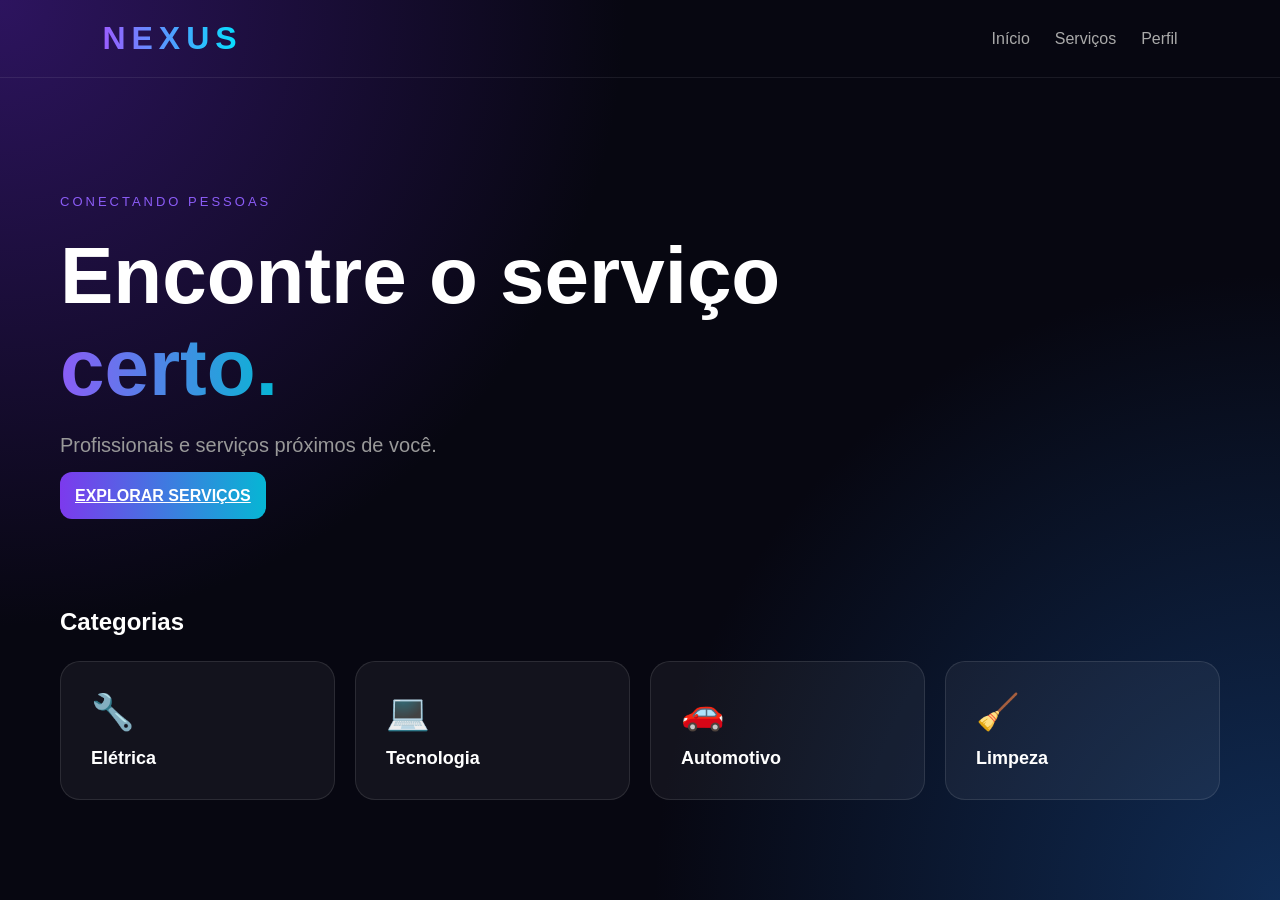
==== index.html @ d3428399 "Add files via upload" ====
<!DOCTYPE html>
<html lang="pt-BR">

<head>

    <meta charset="UTF-8">

    <meta name="viewport"
          content="width=device-width, initial-scale=1.0">

    <meta name="theme-color"
          content="#080812">

    <link rel="stylesheet"
          href="css/style.css">

    <link rel="manifest"
          href="manifest.json">

    <title>NEXUS Services</title>

</head>

<body>

<header class="topbar">

    <div class="logo">
        NEXUS
    </div>

    <nav>

        <a href="index.html">
            Início
        </a>

        <a href="servicos.html">
            Serviços
        </a>

        <a href="perfil.html">
            Perfil
        </a>

    </nav>

</header>


<main class="home">

    <section class="hero">

        <div>

            <span class="tag">
                CONECTANDO PESSOAS
            </span>

            <h1>
                Encontre o serviço
                <span>certo.</span>
            </h1>

            <p>
                Profissionais e serviços
                próximos de você.
            </p>

            <a
                href="servicos.html"
                class="btn-primary"
            >
                EXPLORAR SERVIÇOS
            </a>

        </div>

    </section>


    <section class="services">

        <h2>
            Categorias
        </h2>

        <div class="service-grid">

            <div class="service-card">
                🔧
                <h3>Elétrica</h3>
            </div>

            <div class="service-card">
                💻
                <h3>Tecnologia</h3>
            </div>

            <div class="service-card">
                🚗
                <h3>Automotivo</h3>
            </div>

            <div class="service-card">
                🧹
                <h3>Limpeza</h3>
            </div>

        </div>

    </section>

</main>

<script src="js/script.js"></script>

</body>

</html>
---- css/style.css ----
* {
    margin: 0;
    padding: 0;
    box-sizing: border-box;
}

body {
    font-family: Arial, sans-serif;
    background:
        radial-gradient(circle at top left, #2d145f, transparent 40%),
        radial-gradient(circle at bottom right, #102c55, transparent 40%),
        #070711;

    color: white;
    min-height: 100vh;
}

.login-container {
    min-height: 100vh;

    display: flex;
    justify-content: center;
    align-items: center;

    padding: 20px;
}

.login-card {
    width: 100%;
    max-width: 420px;

    padding: 40px;

    background: rgba(255, 255, 255, 0.06);

    border: 1px solid rgba(255, 255, 255, 0.12);

    border-radius: 24px;

    backdrop-filter: blur(20px);

    box-shadow:
        0 0 40px rgba(120, 60, 255, 0.2);

    animation: aparecer 0.8s ease;
}

.logo {
    text-align: center;

    font-size: 32px;
    font-weight: bold;

    letter-spacing: 6px;

    background: linear-gradient(
        90deg,
        #9b5cff,
        #00e5ff
    );

    -webkit-background-clip: text;
    color: transparent;
}

.subtitle {
    text-align: center;

    color: #999;

    margin: 10px 0 35px;
}

.login-card h1 {
    margin-bottom: 25px;
}

.input-group {
    margin-bottom: 20px;
}

.input-group label {
    display: block;

    margin-bottom: 8px;

    color: #bbb;
}

.input-group input {
    width: 100%;

    padding: 14px;

    border-radius: 12px;

    border: 1px solid #333;

    background: rgba(0, 0, 0, 0.3);

    color: white;

    outline: none;
}

.input-group input:focus {
    border-color: #8b5cf6;

    box-shadow:
        0 0 15px rgba(139, 92, 246, 0.4);
}

.btn-primary {
    width: 100%;

    padding: 15px;

    border: none;

    border-radius: 12px;

    background: linear-gradient(
        90deg,
        #7c3aed,
        #06b6d4
    );

    color: white;

    font-weight: bold;

    cursor: pointer;

    transition: 0.3s;
}

.btn-primary:hover {
    transform: translateY(-3px);

    box-shadow:
        0 10px 30px rgba(124, 58, 237, 0.4);
}

.register {
    text-align: center;

    margin-top: 25px;

    color: #888;
}

.register a {
    color: #a78bfa;

    text-decoration: none;
}

@keyframes aparecer {

    from {
        opacity: 0;
        transform: translateY(30px);
    }

    to {
        opacity: 1;
        transform: translateY(0);
    }

}
.topbar {

    display: flex;

    justify-content: space-between;

    align-items: center;

    padding: 20px 8%;

    border-bottom:
        1px solid rgba(255,255,255,0.08);

}

.topbar nav {

    display: flex;

    gap: 25px;

}

.topbar nav a {

    color: #aaa;

    text-decoration: none;

    transition: 0.3s;

}

.topbar nav a:hover {

    color: white;

}

.home {

    max-width: 1200px;

    margin: auto;

    padding: 60px 20px;

}

.hero {

    min-height: 420px;

    display: flex;

    align-items: center;

}

.tag {

    color: #8b5cf6;

    font-size: 13px;

    letter-spacing: 3px;

}

.hero h1 {

    font-size: clamp(40px, 7vw, 80px);

    max-width: 800px;

    margin: 20px 0;

}

.hero h1 span {

    background:
        linear-gradient(
            90deg,
            #8b5cf6,
            #06b6d4
        );

    -webkit-background-clip: text;

    color: transparent;

}

.hero p {

    color: #999;

    font-size: 20px;

    margin-bottom: 30px;

}

.services {

    margin-top: 50px;

}

.service-grid {

    display: grid;

    grid-template-columns:
        repeat(auto-fit, minmax(200px, 1fr));

    gap: 20px;

    margin-top: 25px;

}

.service-card {

    padding: 30px;

    background:
        rgba(255,255,255,0.05);

    border:
        1px solid rgba(255,255,255,0.1);

    border-radius: 20px;

    font-size: 35px;

    transition: 0.3s;

}

.service-card h3 {

    font-size: 18px;

    margin-top: 15px;

}

.service-card:hover {

    transform: translateY(-8px);

    border-color: #8b5cf6;

    box-shadow:
        0 10px 30px rgba(139,92,246,0.2);

}
@media (max-width: 600px) {

    .topbar {

        flex-direction: column;

        gap: 20px;

    }

    .topbar nav {

        gap: 12px;

    }

    .hero h1 {

        font-size: 42px;

    }

    .login-card {

        padding: 25px;

    }

}
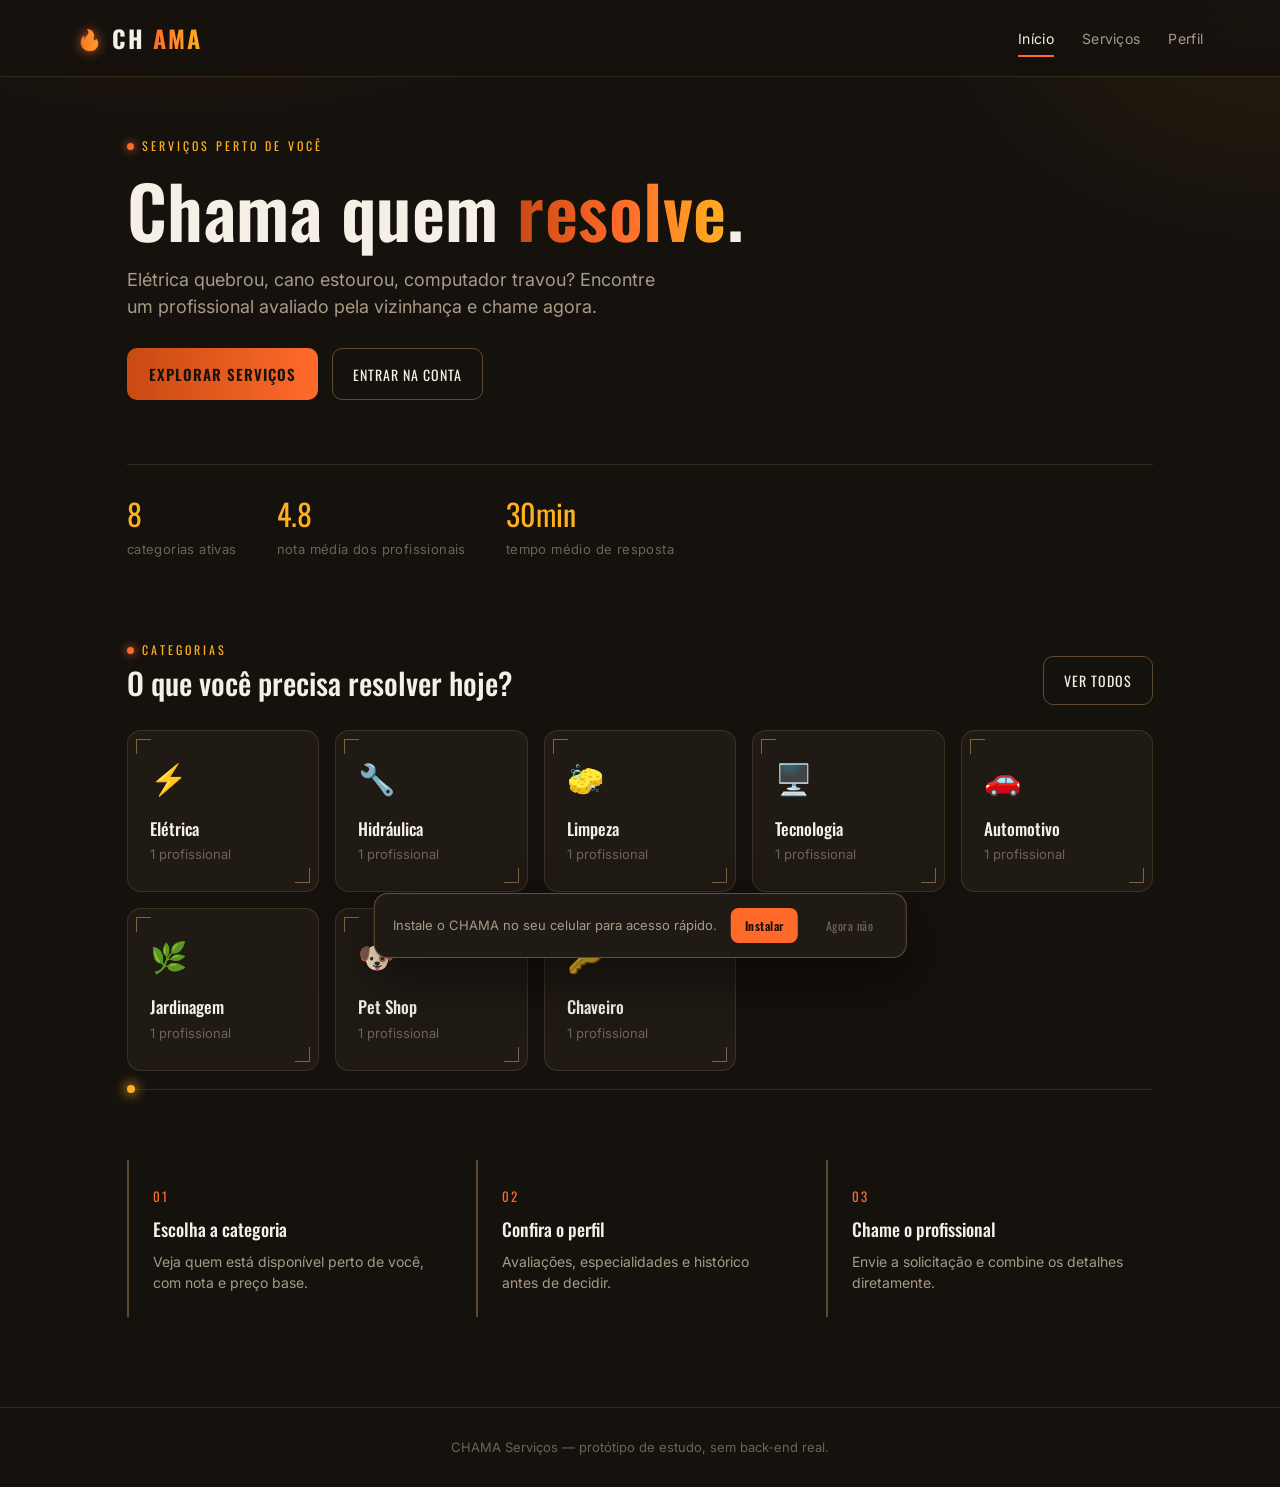
==== commit 28204144: "Add files via upload" ====
--- a/index.html
+++ b/index.html
@@ -1,121 +1,146 @@
 <!DOCTYPE html>
 <html lang="pt-BR">
+<head>
+  <meta charset="UTF-8" />
+  <meta name="viewport" content="width=device-width, initial-scale=1.0" />
+  <meta name="theme-color" content="#15110d" />
+  <meta
+    name="description"
+    content="CHAMA — encontre profissionais de confiança perto de você."
+  />
+  <title>CHAMA Serviços</title>
+  <link rel="stylesheet" href="css/style.css" />
+  <link rel="manifest" href="manifest.json" />
+  <link rel="icon" href="icons/icon-192.png" />
+</head>
+<body>
+  <header class="topbar">
+    <a href="index.html" class="logo">
+      <span class="logo-flame">🔥</span>
+      CH<span>AMA</span>
+    </a>
+    <nav>
+      <a href="index.html">Início</a>
+      <a href="servicos.html">Serviços</a>
+      <a href="perfil.html">Perfil</a>
+    </nav>
+  </header>
 
-<head>
+  <main class="home">
+    <section class="hero">
+      <span class="eyebrow">Serviços perto de você</span>
 
-    <meta charset="UTF-8">
+      <h1>Chama quem <em>resolve</em>.</h1>
 
-    <meta name="viewport"
-          content="width=device-width, initial-scale=1.0">
+      <p>
+        Elétrica quebrou, cano estourou, computador travou? Encontre um
+        profissional avaliado pela vizinhança e chame agora.
+      </p>
 
-    <meta name="theme-color"
-          content="#080812">
+      <div class="hero-actions">
+        <a href="servicos.html" class="btn-primary">Explorar serviços</a>
+        <a href="login.html" class="btn-secondary">Entrar na conta</a>
+      </div>
 
-    <link rel="stylesheet"
-          href="css/style.css">
-
-    <link rel="manifest"
-          href="manifest.json">
-
-    <title>NEXUS Services</title>
-
-</head>
-
-<body>
-
-<header class="topbar">
-
-    <div class="logo">
-        NEXUS
-    </div>
-
-    <nav>
-
-        <a href="index.html">
-            Início
-        </a>
-
-        <a href="servicos.html">
-            Serviços
-        </a>
-
-        <a href="perfil.html">
-            Perfil
-        </a>
-
-    </nav>
-
-</header>
-
-
-<main class="home">
-
-    <section class="hero">
-
-        <div>
-
-            <span class="tag">
-                CONECTANDO PESSOAS
-            </span>
-
-            <h1>
-                Encontre o serviço
-                <span>certo.</span>
-            </h1>
-
-            <p>
-                Profissionais e serviços
-                próximos de você.
-            </p>
-
-            <a
-                href="servicos.html"
-                class="btn-primary"
-            >
-                EXPLORAR SERVIÇOS
-            </a>
-
+      <div class="stat-strip">
+        <div class="stat">
+          <span class="num">8</span>
+          <span class="label">categorias ativas</span>
         </div>
-
+        <div class="stat">
+          <span class="num">4.8</span>
+          <span class="label">nota média dos profissionais</span>
+        </div>
+        <div class="stat">
+          <span class="num">30min</span>
+          <span class="label">tempo médio de resposta</span>
+        </div>
+      </div>
     </section>
 
+    <section class="services">
+      <div class="section-head">
+        <div>
+          <span class="eyebrow">Categorias</span>
+          <h2>O que você precisa resolver hoje?</h2>
+        </div>
+        <a href="servicos.html" class="btn-secondary">Ver todos</a>
+      </div>
 
-    <section class="services">
-
-        <h2>
-            Categorias
-        </h2>
-
-        <div class="service-grid">
-
-            <div class="service-card">
-                🔧
-                <h3>Elétrica</h3>
-            </div>
-
-            <div class="service-card">
-                💻
-                <h3>Tecnologia</h3>
-            </div>
-
-            <div class="service-card">
-                🚗
-                <h3>Automotivo</h3>
-            </div>
-
-            <div class="service-card">
-                🧹
-                <h3>Limpeza</h3>
-            </div>
-
-        </div>
-
+      <div class="category-grid">
+        <a href="servicos.html" class="category-card corner-card">
+          <span class="icon">⚡</span>
+          <h3>Elétrica</h3>
+          <span class="count">1 profissional</span>
+        </a>
+        <a href="servicos.html" class="category-card corner-card">
+          <span class="icon">🔧</span>
+          <h3>Hidráulica</h3>
+          <span class="count">1 profissional</span>
+        </a>
+        <a href="servicos.html" class="category-card corner-card">
+          <span class="icon">🧽</span>
+          <h3>Limpeza</h3>
+          <span class="count">1 profissional</span>
+        </a>
+        <a href="servicos.html" class="category-card corner-card">
+          <span class="icon">🖥️</span>
+          <h3>Tecnologia</h3>
+          <span class="count">1 profissional</span>
+        </a>
+        <a href="servicos.html" class="category-card corner-card">
+          <span class="icon">🚗</span>
+          <h3>Automotivo</h3>
+          <span class="count">1 profissional</span>
+        </a>
+        <a href="servicos.html" class="category-card corner-card">
+          <span class="icon">🌿</span>
+          <h3>Jardinagem</h3>
+          <span class="count">1 profissional</span>
+        </a>
+        <a href="servicos.html" class="category-card corner-card">
+          <span class="icon">🐶</span>
+          <h3>Pet Shop</h3>
+          <span class="count">1 profissional</span>
+        </a>
+        <a href="servicos.html" class="category-card corner-card">
+          <span class="icon">🔑</span>
+          <h3>Chaveiro</h3>
+          <span class="count">1 profissional</span>
+        </a>
+      </div>
     </section>
 
-</main>
+    <div class="spark-divider" aria-hidden="true"></div>
 
-<script src="js/script.js"></script>
+    <section class="how-it-works">
+      <div class="step">
+        <span class="step-num">01</span>
+        <h3>Escolha a categoria</h3>
+        <p>Veja quem está disponível perto de você, com nota e preço base.</p>
+      </div>
+      <div class="step">
+        <span class="step-num">02</span>
+        <h3>Confira o perfil</h3>
+        <p>Avaliações, especialidades e histórico antes de decidir.</p>
+      </div>
+      <div class="step">
+        <span class="step-num">03</span>
+        <h3>Chame o profissional</h3>
+        <p>Envie a solicitação e combine os detalhes diretamente.</p>
+      </div>
+    </section>
+  </main>
 
+  <footer class="footer">CHAMA Serviços — protótipo de estudo, sem back-end real.</footer>
+
+  <div class="install-banner" id="installBanner">
+    <p>Instale o CHAMA no seu celular para acesso rápido.</p>
+    <button class="install-yes" id="installYes">Instalar</button>
+    <button class="install-no" id="installNo">Agora não</button>
+  </div>
+
+  <script src="js/data.js"></script>
+  <script src="js/script.js"></script>
 </body>
-
 </html>
--- a/css/style.css
+++ b/css/style.css
@@ -1,358 +1,1038 @@
+/* =========================================================
+   CHAMA Serviços — folha de estilos
+   Identidade: industrial + brasa. Fundo carvão, acento ember/âmbar,
+   detalhes em latão (brass) que lembram placas e ferramentas.
+   ========================================================= */
+
+@import url("https://fonts.googleapis.com/css2?family=Oswald:wght@400;500;600;700&family=Inter:wght@400;500;600;700&display=swap");
+
+:root {
+  --bg: #15110d;
+  --bg-alt: #1c1611;
+  --panel: #201a14;
+  --line: rgba(201, 160, 102, 0.18);
+  --line-strong: rgba(201, 160, 102, 0.4);
+
+  --ember: #ff6a2b;
+  --ember-light: #ffb020;
+  --ember-dim: #c94a12;
+  --brass: #c9a066;
+
+  --text: #f5efe6;
+  --text-dim: #a89a86;
+  --text-faint: #6f6355;
+
+  --danger: #ff5c5c;
+
+  --radius: 14px;
+  --radius-lg: 22px;
+
+  --display: "Oswald", "Arial Narrow", sans-serif;
+  --body: "Inter", -apple-system, BlinkMacSystemFont, sans-serif;
+}
+
 * {
-    margin: 0;
-    padding: 0;
-    box-sizing: border-box;
+  margin: 0;
+  padding: 0;
+  box-sizing: border-box;
+}
+
+html {
+  scroll-behavior: smooth;
 }
 
 body {
-    font-family: Arial, sans-serif;
-    background:
-        radial-gradient(circle at top left, #2d145f, transparent 40%),
-        radial-gradient(circle at bottom right, #102c55, transparent 40%),
-        #070711;
-
-    color: white;
-    min-height: 100vh;
-}
+  font-family: var(--body);
+  background:
+    radial-gradient(ellipse 900px 500px at 15% -10%, rgba(255, 106, 43, 0.14), transparent 55%),
+    radial-gradient(ellipse 700px 500px at 100% 0%, rgba(255, 176, 32, 0.08), transparent 50%),
+    var(--bg);
+  color: var(--text);
+  min-height: 100vh;
+  line-height: 1.5;
+  -webkit-font-smoothing: antialiased;
+}
+
+a {
+  color: inherit;
+}
+
+img {
+  max-width: 100%;
+  display: block;
+}
+
+button {
+  font-family: inherit;
+}
+
+:focus-visible {
+  outline: 2px solid var(--ember-light);
+  outline-offset: 3px;
+  border-radius: 4px;
+}
+
+@media (prefers-reduced-motion: reduce) {
+  *,
+  *::before,
+  *::after {
+    animation-duration: 0.001ms !important;
+    animation-iteration-count: 1 !important;
+    transition-duration: 0.001ms !important;
+    scroll-behavior: auto !important;
+  }
+}
+
+/* -------------------- Utilidades -------------------- */
+
+.eyebrow {
+  display: inline-flex;
+  align-items: center;
+  gap: 8px;
+  font-family: var(--display);
+  font-size: 12px;
+  letter-spacing: 3px;
+  text-transform: uppercase;
+  color: var(--ember-light);
+}
+
+.eyebrow::before {
+  content: "";
+  width: 7px;
+  height: 7px;
+  border-radius: 50%;
+  background: var(--ember);
+  box-shadow: 0 0 8px 1px rgba(255, 106, 43, 0.7);
+}
+
+.btn-primary {
+  display: inline-flex;
+  align-items: center;
+  justify-content: center;
+  gap: 8px;
+  width: 100%;
+  padding: 15px 22px;
+  border: none;
+  border-radius: 10px;
+  background: linear-gradient(90deg, var(--ember-dim), var(--ember));
+  color: #17110a;
+  font-family: var(--display);
+  font-weight: 600;
+  font-size: 15px;
+  letter-spacing: 1px;
+  text-transform: uppercase;
+  text-decoration: none;
+  cursor: pointer;
+  transition: transform 0.2s ease, box-shadow 0.2s ease;
+}
+
+.btn-primary:hover {
+  transform: translateY(-2px);
+  box-shadow: 0 12px 28px rgba(255, 106, 43, 0.28);
+}
+
+.btn-secondary {
+  display: inline-flex;
+  align-items: center;
+  justify-content: center;
+  gap: 8px;
+  padding: 13px 20px;
+  border-radius: 10px;
+  border: 1px solid var(--line-strong);
+  background: transparent;
+  color: var(--text);
+  font-family: var(--display);
+  font-size: 14px;
+  letter-spacing: 1px;
+  text-transform: uppercase;
+  text-decoration: none;
+  cursor: pointer;
+  transition: 0.2s ease;
+}
+
+.btn-secondary:hover {
+  border-color: var(--ember);
+  color: var(--ember-light);
+}
+
+/* Divisor "faísca": a linha de assinatura da marca */
+.spark-divider {
+  position: relative;
+  height: 1px;
+  width: 100%;
+  background: var(--line);
+  margin: 18px 0;
+  overflow: visible;
+}
+
+.spark-divider::after {
+  content: "";
+  position: absolute;
+  top: 50%;
+  left: 0;
+  width: 8px;
+  height: 8px;
+  transform: translateY(-50%);
+  border-radius: 50%;
+  background: var(--ember-light);
+  box-shadow: 0 0 12px 2px rgba(255, 176, 32, 0.8);
+  animation: spark-travel 3.4s ease-in-out infinite;
+}
+
+@keyframes spark-travel {
+  0% {
+    left: 0%;
+    opacity: 0;
+  }
+  8% {
+    opacity: 1;
+  }
+  92% {
+    opacity: 1;
+  }
+  100% {
+    left: 100%;
+    opacity: 0;
+  }
+}
+
+/* Marcas de canto tipo planta baixa/ferramenta */
+.corner-card {
+  position: relative;
+}
+
+.corner-card::before,
+.corner-card::after {
+  content: "";
+  position: absolute;
+  width: 14px;
+  height: 14px;
+  border: 1.5px solid var(--brass);
+  opacity: 0.55;
+  transition: opacity 0.2s ease, border-color 0.2s ease;
+}
+
+.corner-card::before {
+  top: 8px;
+  left: 8px;
+  border-right: none;
+  border-bottom: none;
+}
+
+.corner-card::after {
+  bottom: 8px;
+  right: 8px;
+  border-left: none;
+  border-top: none;
+}
+
+.corner-card:hover::before,
+.corner-card:hover::after {
+  opacity: 1;
+  border-color: var(--ember-light);
+}
+
+/* -------------------- Topbar -------------------- */
+
+.topbar {
+  display: flex;
+  justify-content: space-between;
+  align-items: center;
+  padding: 20px 6%;
+  border-bottom: 1px solid var(--line);
+  position: sticky;
+  top: 0;
+  background: rgba(21, 17, 13, 0.85);
+  backdrop-filter: blur(14px);
+  z-index: 50;
+}
+
+.logo {
+  display: inline-flex;
+  align-items: center;
+  gap: 8px;
+  font-family: var(--display);
+  font-size: 24px;
+  font-weight: 700;
+  letter-spacing: 2px;
+  text-decoration: none;
+  color: var(--text);
+}
+
+.logo .logo-flame {
+  font-size: 20px;
+  filter: drop-shadow(0 0 6px rgba(255, 106, 43, 0.8));
+}
+
+.logo span {
+  background: linear-gradient(90deg, var(--ember), var(--ember-light));
+  -webkit-background-clip: text;
+  background-clip: text;
+  color: transparent;
+}
+
+.topbar nav {
+  display: flex;
+  align-items: center;
+  gap: 28px;
+}
+
+.topbar nav a {
+  color: var(--text-dim);
+  text-decoration: none;
+  font-size: 14px;
+  letter-spacing: 0.3px;
+  transition: color 0.2s ease;
+  position: relative;
+}
+
+.topbar nav a:hover,
+.topbar nav a.active {
+  color: var(--text);
+}
+
+.topbar nav a.active::after {
+  content: "";
+  position: absolute;
+  left: 0;
+  bottom: -8px;
+  width: 100%;
+  height: 2px;
+  background: var(--ember);
+}
+
+/* -------------------- Login -------------------- */
 
 .login-container {
-    min-height: 100vh;
-
-    display: flex;
-    justify-content: center;
-    align-items: center;
-
-    padding: 20px;
+  min-height: calc(100vh - 0px);
+  display: flex;
+  justify-content: center;
+  align-items: center;
+  padding: 24px;
 }
 
 .login-card {
+  width: 100%;
+  max-width: 420px;
+  padding: 44px 38px;
+  background: linear-gradient(180deg, var(--panel), var(--bg-alt));
+  border: 1px solid var(--line);
+  border-radius: var(--radius-lg);
+  box-shadow: 0 0 60px rgba(255, 106, 43, 0.08), 0 20px 50px rgba(0, 0, 0, 0.4);
+  animation: aparecer 0.7s ease;
+}
+
+.login-card .logo {
+  justify-content: center;
+  width: 100%;
+  font-size: 30px;
+}
+
+.subtitle {
+  text-align: center;
+  color: var(--text-faint);
+  margin: 10px 0 30px;
+  font-size: 14px;
+  letter-spacing: 0.5px;
+}
+
+.login-card h1 {
+  font-family: var(--display);
+  font-weight: 500;
+  margin-bottom: 24px;
+  font-size: 26px;
+}
+
+.input-group {
+  margin-bottom: 18px;
+}
+
+.input-group label {
+  display: block;
+  margin-bottom: 8px;
+  color: var(--text-dim);
+  font-size: 13px;
+  letter-spacing: 0.3px;
+}
+
+.input-group input {
+  width: 100%;
+  padding: 14px 15px;
+  border-radius: 10px;
+  border: 1px solid var(--line-strong);
+  background: rgba(0, 0, 0, 0.28);
+  color: var(--text);
+  font-family: var(--body);
+  font-size: 15px;
+  outline: none;
+  transition: border-color 0.2s ease, box-shadow 0.2s ease;
+}
+
+.input-group input::placeholder {
+  color: var(--text-faint);
+}
+
+.input-group input:focus {
+  border-color: var(--ember);
+  box-shadow: 0 0 0 4px rgba(255, 106, 43, 0.14);
+}
+
+.register {
+  text-align: center;
+  margin-top: 24px;
+  color: var(--text-faint);
+  font-size: 14px;
+}
+
+.register a {
+  color: var(--ember-light);
+  text-decoration: none;
+  font-weight: 500;
+}
+
+@keyframes aparecer {
+  from {
+    opacity: 0;
+    transform: translateY(24px);
+  }
+  to {
+    opacity: 1;
+    transform: translateY(0);
+  }
+}
+
+/* -------------------- Home -------------------- */
+
+.home {
+  max-width: 1180px;
+  margin: auto;
+  padding: 60px 6% 90px;
+}
+
+.hero {
+  min-height: 380px;
+  display: flex;
+  flex-direction: column;
+  justify-content: center;
+  gap: 18px;
+  padding-bottom: 20px;
+}
+
+.hero h1 {
+  font-family: var(--display);
+  font-weight: 600;
+  font-size: clamp(38px, 6.4vw, 72px);
+  line-height: 1.04;
+  max-width: 780px;
+  letter-spacing: 0.5px;
+}
+
+.hero h1 em {
+  font-style: normal;
+  background: linear-gradient(90deg, var(--ember-dim), var(--ember), var(--ember-light));
+  -webkit-background-clip: text;
+  background-clip: text;
+  color: transparent;
+}
+
+.hero p {
+  color: var(--text-dim);
+  font-size: 18px;
+  max-width: 540px;
+}
+
+.hero-actions {
+  display: flex;
+  gap: 14px;
+  margin-top: 10px;
+  flex-wrap: wrap;
+}
+
+.hero-actions .btn-primary,
+.hero-actions .btn-secondary {
+  width: auto;
+}
+
+.stat-strip {
+  display: flex;
+  flex-wrap: wrap;
+  gap: 40px;
+  margin-top: 46px;
+  padding-top: 26px;
+  border-top: 1px solid var(--line);
+}
+
+.stat {
+  display: flex;
+  flex-direction: column;
+  gap: 4px;
+}
+
+.stat .num {
+  font-family: var(--display);
+  font-size: 30px;
+  color: var(--ember-light);
+}
+
+.stat .label {
+  color: var(--text-faint);
+  font-size: 13px;
+  letter-spacing: 0.4px;
+}
+
+.section-head {
+  display: flex;
+  justify-content: space-between;
+  align-items: flex-end;
+  gap: 20px;
+  flex-wrap: wrap;
+  margin-bottom: 24px;
+}
+
+.section-head h2 {
+  font-family: var(--display);
+  font-weight: 500;
+  font-size: 30px;
+}
+
+.section-head p {
+  color: var(--text-faint);
+  font-size: 14px;
+}
+
+.services {
+  margin-top: 56px;
+}
+
+.category-grid {
+  display: grid;
+  grid-template-columns: repeat(auto-fit, minmax(180px, 1fr));
+  gap: 16px;
+  margin-top: 25px;
+}
+
+.category-card {
+  padding: 26px 22px;
+  background: var(--panel);
+  border: 1px solid var(--line);
+  border-radius: var(--radius);
+  transition: 0.25s ease;
+  text-decoration: none;
+  color: var(--text);
+}
+
+.category-card .icon {
+  font-size: 30px;
+}
+
+.category-card h3 {
+  font-family: var(--display);
+  font-weight: 500;
+  font-size: 17px;
+  margin-top: 14px;
+}
+
+.category-card .count {
+  color: var(--text-faint);
+  font-size: 13px;
+  margin-top: 4px;
+}
+
+.category-card:hover {
+  transform: translateY(-6px);
+  border-color: var(--ember);
+  box-shadow: 0 14px 30px rgba(255, 106, 43, 0.16);
+}
+
+.how-it-works {
+  margin-top: 70px;
+  display: grid;
+  grid-template-columns: repeat(auto-fit, minmax(220px, 1fr));
+  gap: 22px;
+}
+
+.step {
+  padding: 24px;
+  border-left: 2px solid var(--line-strong);
+}
+
+.step .step-num {
+  font-family: var(--display);
+  color: var(--ember);
+  font-size: 13px;
+  letter-spacing: 2px;
+}
+
+.step h3 {
+  font-family: var(--display);
+  font-weight: 500;
+  font-size: 18px;
+  margin: 8px 0 8px;
+}
+
+.step p {
+  color: var(--text-dim);
+  font-size: 14px;
+}
+
+/* -------------------- Serviços (lista) -------------------- */
+
+.page-head {
+  padding: 46px 6% 10px;
+  max-width: 1180px;
+  margin: auto;
+}
+
+.page-head h1 {
+  font-family: var(--display);
+  font-weight: 500;
+  font-size: clamp(30px, 4vw, 44px);
+}
+
+.page-head p {
+  color: var(--text-dim);
+  margin-top: 8px;
+  max-width: 560px;
+}
+
+.filters {
+  display: flex;
+  gap: 10px;
+  flex-wrap: wrap;
+  margin: 26px 0 6px;
+}
+
+.filter-chip {
+  padding: 9px 16px;
+  border-radius: 999px;
+  border: 1px solid var(--line-strong);
+  background: transparent;
+  color: var(--text-dim);
+  font-size: 13px;
+  letter-spacing: 0.3px;
+  cursor: pointer;
+  transition: 0.2s ease;
+}
+
+.filter-chip:hover {
+  border-color: var(--ember);
+  color: var(--text);
+}
+
+.filter-chip.active {
+  background: var(--ember);
+  border-color: var(--ember);
+  color: #17110a;
+  font-weight: 600;
+}
+
+.pro-grid {
+  display: grid;
+  grid-template-columns: repeat(auto-fill, minmax(280px, 1fr));
+  gap: 20px;
+  margin-top: 10px;
+}
+
+.pro-card {
+  padding: 26px;
+  background: var(--panel);
+  border: 1px solid var(--line);
+  border-radius: var(--radius);
+  transition: 0.25s ease;
+  display: flex;
+  flex-direction: column;
+  gap: 14px;
+}
+
+.pro-card:hover {
+  transform: translateY(-6px);
+  border-color: var(--line-strong);
+  box-shadow: 0 16px 34px rgba(0, 0, 0, 0.35);
+}
+
+.pro-card-top {
+  display: flex;
+  align-items: center;
+  gap: 14px;
+}
+
+.pro-avatar {
+  width: 52px;
+  height: 52px;
+  border-radius: 12px;
+  background: linear-gradient(135deg, var(--ember-dim), var(--ember));
+  display: flex;
+  align-items: center;
+  justify-content: center;
+  font-size: 24px;
+  flex-shrink: 0;
+}
+
+.pro-card h3 {
+  font-family: var(--display);
+  font-weight: 500;
+  font-size: 18px;
+}
+
+.pro-card .categoria {
+  color: var(--ember-light);
+  font-size: 12px;
+  letter-spacing: 1px;
+  text-transform: uppercase;
+  margin-top: 2px;
+}
+
+.pro-card .sobre {
+  color: var(--text-dim);
+  font-size: 14px;
+  line-height: 1.5;
+}
+
+.pro-meta {
+  display: flex;
+  justify-content: space-between;
+  align-items: center;
+  font-size: 13px;
+  color: var(--text-faint);
+}
+
+.pro-meta .rating {
+  color: var(--ember-light);
+  font-weight: 600;
+}
+
+.tag-list {
+  display: flex;
+  flex-wrap: wrap;
+  gap: 6px;
+}
+
+.tag-pill {
+  padding: 4px 10px;
+  border-radius: 999px;
+  background: rgba(255, 106, 43, 0.08);
+  border: 1px solid var(--line);
+  color: var(--text-dim);
+  font-size: 11px;
+  letter-spacing: 0.3px;
+}
+
+.no-results {
+  padding: 60px 20px;
+  text-align: center;
+  color: var(--text-faint);
+}
+
+/* -------------------- Detalhes -------------------- */
+
+.detail-wrap {
+  max-width: 900px;
+  margin: auto;
+  padding: 50px 6% 90px;
+}
+
+.back-link {
+  display: inline-flex;
+  align-items: center;
+  gap: 6px;
+  color: var(--text-dim);
+  text-decoration: none;
+  font-size: 14px;
+  margin-bottom: 26px;
+  transition: color 0.2s ease;
+}
+
+.back-link:hover {
+  color: var(--ember-light);
+}
+
+.detail-card {
+  background: var(--panel);
+  border: 1px solid var(--line);
+  border-radius: var(--radius-lg);
+  padding: 40px;
+}
+
+.detail-head {
+  display: flex;
+  gap: 22px;
+  align-items: center;
+  flex-wrap: wrap;
+}
+
+.detail-avatar {
+  width: 84px;
+  height: 84px;
+  border-radius: 18px;
+  background: linear-gradient(135deg, var(--ember-dim), var(--ember));
+  display: flex;
+  align-items: center;
+  justify-content: center;
+  font-size: 40px;
+  flex-shrink: 0;
+}
+
+.detail-head h1 {
+  font-family: var(--display);
+  font-weight: 500;
+  font-size: clamp(24px, 3.4vw, 34px);
+}
+
+.detail-head .categoria {
+  color: var(--ember-light);
+  font-size: 13px;
+  letter-spacing: 1px;
+  text-transform: uppercase;
+  margin-top: 4px;
+}
+
+.detail-stats {
+  display: flex;
+  gap: 26px;
+  flex-wrap: wrap;
+  margin-top: 30px;
+}
+
+.detail-stats .stat .num {
+  font-size: 22px;
+}
+
+.detail-section {
+  margin-top: 30px;
+}
+
+.detail-section h2 {
+  font-family: var(--display);
+  font-weight: 500;
+  font-size: 18px;
+  margin-bottom: 10px;
+  color: var(--text);
+}
+
+.detail-section p {
+  color: var(--text-dim);
+  font-size: 15px;
+  line-height: 1.6;
+}
+
+.detail-actions {
+  margin-top: 36px;
+  display: flex;
+  gap: 14px;
+  flex-wrap: wrap;
+}
+
+.detail-actions .btn-primary,
+.detail-actions .btn-secondary {
+  width: auto;
+  min-width: 220px;
+}
+
+.confirm-banner {
+  display: none;
+  margin-top: 18px;
+  padding: 14px 18px;
+  border-radius: 10px;
+  background: rgba(76, 209, 122, 0.1);
+  border: 1px solid rgba(76, 209, 122, 0.35);
+  color: #7fe0a0;
+  font-size: 14px;
+}
+
+.confirm-banner.show {
+  display: block;
+  animation: aparecer 0.4s ease;
+}
+
+/* -------------------- Perfil -------------------- */
+
+.profile-wrap {
+  max-width: 640px;
+  margin: auto;
+  padding: 60px 6% 90px;
+}
+
+.profile-card {
+  background: var(--panel);
+  border: 1px solid var(--line);
+  border-radius: var(--radius-lg);
+  padding: 40px;
+  text-align: center;
+}
+
+.profile-avatar {
+  width: 84px;
+  height: 84px;
+  margin: 0 auto 18px;
+  border-radius: 50%;
+  background: linear-gradient(135deg, var(--ember-dim), var(--ember-light));
+  display: flex;
+  align-items: center;
+  justify-content: center;
+  font-family: var(--display);
+  font-size: 30px;
+  color: #17110a;
+}
+
+.profile-card h1 {
+  font-family: var(--display);
+  font-weight: 500;
+  font-size: 24px;
+}
+
+.profile-card .lead {
+  color: var(--text-faint);
+  font-size: 14px;
+  margin-top: 6px;
+}
+
+.profile-email {
+  font-family: var(--display);
+  font-size: 20px;
+  margin-top: 18px;
+  color: var(--ember-light);
+  word-break: break-word;
+}
+
+.profile-list {
+  margin-top: 30px;
+  text-align: left;
+  display: flex;
+  flex-direction: column;
+  gap: 10px;
+}
+
+.profile-list-item {
+  display: flex;
+  justify-content: space-between;
+  align-items: center;
+  padding: 14px 16px;
+  background: rgba(0, 0, 0, 0.2);
+  border: 1px solid var(--line);
+  border-radius: 10px;
+  font-size: 14px;
+  color: var(--text-dim);
+}
+
+.profile-list-item strong {
+  color: var(--text);
+}
+
+.profile-card .btn-secondary {
+  margin-top: 30px;
+  width: 100%;
+}
+
+/* -------------------- Rodapé -------------------- */
+
+.footer {
+  border-top: 1px solid var(--line);
+  padding: 30px 6%;
+  text-align: center;
+  color: var(--text-faint);
+  font-size: 13px;
+}
+
+/* -------------------- Instalar PWA -------------------- */
+
+.install-banner {
+  position: fixed;
+  bottom: 20px;
+  left: 50%;
+  transform: translateX(-50%) translateY(120%);
+  display: flex;
+  align-items: center;
+  gap: 14px;
+  padding: 14px 18px;
+  background: var(--panel);
+  border: 1px solid var(--line-strong);
+  border-radius: 14px;
+  box-shadow: 0 20px 50px rgba(0, 0, 0, 0.5);
+  z-index: 100;
+  transition: transform 0.35s ease;
+  max-width: 92vw;
+}
+
+.install-banner.show {
+  transform: translateX(-50%) translateY(0);
+}
+
+.install-banner p {
+  font-size: 13px;
+  color: var(--text-dim);
+}
+
+.install-banner button {
+  border: none;
+  border-radius: 8px;
+  padding: 9px 14px;
+  cursor: pointer;
+  font-family: var(--display);
+  font-size: 12px;
+  letter-spacing: 0.5px;
+}
+
+.install-banner .install-yes {
+  background: var(--ember);
+  color: #17110a;
+  font-weight: 600;
+}
+
+.install-banner .install-no {
+  background: transparent;
+  color: var(--text-faint);
+}
+
+/* -------------------- Responsivo -------------------- */
+
+@media (max-width: 720px) {
+  .topbar {
+    padding: 16px 5%;
+  }
+
+  .topbar nav {
+    gap: 16px;
+  }
+
+  .topbar nav a {
+    font-size: 13px;
+  }
+
+  .hero {
+    min-height: unset;
+    padding-top: 20px;
+  }
+
+  .stat-strip {
+    gap: 26px;
+  }
+
+  .login-card {
+    padding: 32px 24px;
+  }
+
+  .detail-card {
+    padding: 26px;
+  }
+
+  .detail-head {
+    flex-direction: column;
+    align-items: flex-start;
+  }
+
+  .detail-actions .btn-primary,
+  .detail-actions .btn-secondary {
     width: 100%;
-    max-width: 420px;
-
-    padding: 40px;
-
-    background: rgba(255, 255, 255, 0.06);
-
-    border: 1px solid rgba(255, 255, 255, 0.12);
-
-    border-radius: 24px;
-
-    backdrop-filter: blur(20px);
-
-    box-shadow:
-        0 0 40px rgba(120, 60, 255, 0.2);
-
-    animation: aparecer 0.8s ease;
-}
-
-.logo {
-    text-align: center;
-
-    font-size: 32px;
-    font-weight: bold;
-
-    letter-spacing: 6px;
-
-    background: linear-gradient(
-        90deg,
-        #9b5cff,
-        #00e5ff
-    );
-
-    -webkit-background-clip: text;
-    color: transparent;
-}
-
-.subtitle {
-    text-align: center;
-
-    color: #999;
-
-    margin: 10px 0 35px;
-}
-
-.login-card h1 {
-    margin-bottom: 25px;
-}
-
-.input-group {
-    margin-bottom: 20px;
-}
-
-.input-group label {
-    display: block;
-
-    margin-bottom: 8px;
-
-    color: #bbb;
-}
-
-.input-group input {
-    width: 100%;
-
-    padding: 14px;
-
-    border-radius: 12px;
-
-    border: 1px solid #333;
-
-    background: rgba(0, 0, 0, 0.3);
-
-    color: white;
-
-    outline: none;
-}
-
-.input-group input:focus {
-    border-color: #8b5cf6;
-
-    box-shadow:
-        0 0 15px rgba(139, 92, 246, 0.4);
-}
-
-.btn-primary {
-    width: 100%;
-
-    padding: 15px;
-
-    border: none;
-
-    border-radius: 12px;
-
-    background: linear-gradient(
-        90deg,
-        #7c3aed,
-        #06b6d4
-    );
-
-    color: white;
-
-    font-weight: bold;
-
-    cursor: pointer;
-
-    transition: 0.3s;
-}
-
-.btn-primary:hover {
-    transform: translateY(-3px);
-
-    box-shadow:
-        0 10px 30px rgba(124, 58, 237, 0.4);
-}
-
-.register {
-    text-align: center;
-
-    margin-top: 25px;
-
-    color: #888;
-}
-
-.register a {
-    color: #a78bfa;
-
-    text-decoration: none;
-}
-
-@keyframes aparecer {
-
-    from {
-        opacity: 0;
-        transform: translateY(30px);
-    }
-
-    to {
-        opacity: 1;
-        transform: translateY(0);
-    }
-
-}
-.topbar {
-
-    display: flex;
-
-    justify-content: space-between;
-
-    align-items: center;
-
-    padding: 20px 8%;
-
-    border-bottom:
-        1px solid rgba(255,255,255,0.08);
-
-}
-
-.topbar nav {
-
-    display: flex;
-
-    gap: 25px;
-
-}
-
-.topbar nav a {
-
-    color: #aaa;
-
-    text-decoration: none;
-
-    transition: 0.3s;
-
-}
-
-.topbar nav a:hover {
-
-    color: white;
-
-}
-
-.home {
-
-    max-width: 1200px;
-
-    margin: auto;
-
-    padding: 60px 20px;
-
-}
-
-.hero {
-
-    min-height: 420px;
-
-    display: flex;
-
-    align-items: center;
-
-}
-
-.tag {
-
-    color: #8b5cf6;
-
-    font-size: 13px;
-
-    letter-spacing: 3px;
-
-}
-
-.hero h1 {
-
-    font-size: clamp(40px, 7vw, 80px);
-
-    max-width: 800px;
-
-    margin: 20px 0;
-
-}
-
-.hero h1 span {
-
-    background:
-        linear-gradient(
-            90deg,
-            #8b5cf6,
-            #06b6d4
-        );
-
-    -webkit-background-clip: text;
-
-    color: transparent;
-
-}
-
-.hero p {
-
-    color: #999;
-
-    font-size: 20px;
-
-    margin-bottom: 30px;
-
-}
-
-.services {
-
-    margin-top: 50px;
-
-}
-
-.service-grid {
-
-    display: grid;
-
-    grid-template-columns:
-        repeat(auto-fit, minmax(200px, 1fr));
-
-    gap: 20px;
-
-    margin-top: 25px;
-
-}
-
-.service-card {
-
-    padding: 30px;
-
-    background:
-        rgba(255,255,255,0.05);
-
-    border:
-        1px solid rgba(255,255,255,0.1);
-
-    border-radius: 20px;
-
-    font-size: 35px;
-
-    transition: 0.3s;
-
-}
-
-.service-card h3 {
-
-    font-size: 18px;
-
-    margin-top: 15px;
-
-}
-
-.service-card:hover {
-
-    transform: translateY(-8px);
-
-    border-color: #8b5cf6;
-
-    box-shadow:
-        0 10px 30px rgba(139,92,246,0.2);
-
-}
-@media (max-width: 600px) {
-
-    .topbar {
-
-        flex-direction: column;
-
-        gap: 20px;
-
-    }
-
-    .topbar nav {
-
-        gap: 12px;
-
-    }
-
-    .hero h1 {
-
-        font-size: 42px;
-
-    }
-
-    .login-card {
-
-        padding: 25px;
-
-    }
-
-}
+    min-width: 0;
+  }
+}
+
+@media (max-width: 420px) {
+  .topbar nav {
+    gap: 12px;
+  }
+
+  .topbar nav a {
+    font-size: 12px;
+  }
+}
